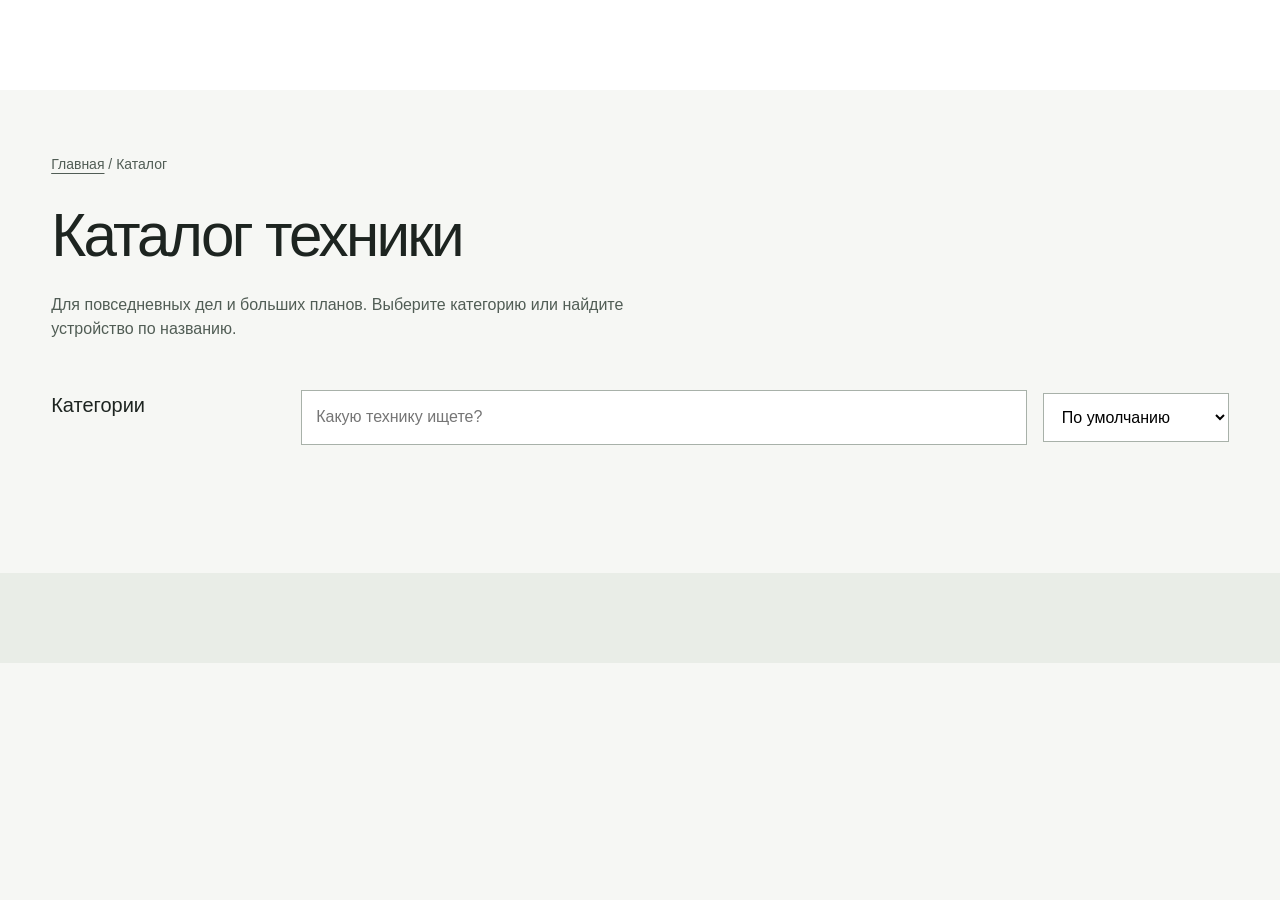
==== catalog.html @ 4e3a54b4 "Добавить четыре страницы VELORA и изображения продукции" ====
<!doctype html><html lang="ru"><head><meta charset="utf-8"><meta name="viewport" content="width=device-width,initial-scale=1"><meta name="description" content="Каталог VELORA: смартфоны, компьютеры, бытовая техника и решения для бизнеса. Поиск, категории и сортировка по цене."><title>Каталог техники — VELORA</title><link rel="icon" href="assets/favicon.svg" type="image/svg+xml"><link rel="stylesheet" href="style.css"><script src="app.js" defer></script></head><body><a class="skip" href="#main">К содержанию</a><header class="header" data-header></header><main id="main"><div class="page-intro"><div class="breadcrumb"><a href="index.html">Главная</a> / Каталог</div><h1>Каталог техники</h1><p>Для повседневных дел и больших планов. Выберите категорию или найдите устройство по названию.</p></div><div class="catalog-layout"><aside aria-label="Категории товаров"><p class="filter-title">Категории</p><div class="filter-categories" id="categories"></div></aside><div><div class="catalog-tools"><label class="search-box"><span class="sr-only">Поиск по каталогу</span><input type="search" id="search" placeholder="Какую технику ищете?" autocomplete="off"></label><label class="sort-box"><span class="sr-only">Сортировка</span><select id="sort"><option value="default">По умолчанию</option><option value="price-asc">Сначала дешевле</option><option value="price-desc">Сначала дороже</option><option value="name">По названию</option></select></label></div><p class="result-count" id="result-count" aria-live="polite"></p><div class="products" id="products"></div><noscript><p>Для поиска и корзины включите JavaScript. <a href="product.html">Посмотреть смартфон VELORA One S</a>.</p></noscript></div></div></main><footer class="footer" data-footer></footer><div data-cart></div><div class="toast" role="status" aria-live="polite"></div></body></html>
---- style.css ----
:root{--bg:#f6f7f4;--paper:#fff;--ink:#1d2420;--muted:#515d55;--surface:#e9ede7;--accent:#294b3c;--mint:#dce6d8;--gap:clamp(20px,4vw,64px);--head:clamp(30px,3.1vw,46px);--display:clamp(40px,4.7vw,72px)}
*{box-sizing:border-box}html{scroll-behavior:smooth}body{margin:0;background:var(--bg);color:var(--ink);font:16px/1.55 Arial,Helvetica,sans-serif}button,input,select{font:inherit}a{color:inherit;text-decoration:none}button{cursor:pointer}img{display:block;max-width:100%;object-fit:cover}h1,h2,h3,p{margin:0}h1,h2,h3{line-height:1.08;letter-spacing:-.045em;text-wrap:balance;font-weight:500}h1{font-size:var(--display)}h2{font-size:var(--head)}h3{font-size:24px}p{text-wrap:pretty}a:focus-visible,button:focus-visible,input:focus-visible,select:focus-visible{outline:3px solid #43816b;outline-offset:5px}.skip{position:absolute;top:-100px;left:20px;background:var(--ink);color:var(--paper);padding:12px;z-index:100}.skip:focus{top:12px}.wrap{padding-inline:var(--gap)}.header{height:90px;display:flex;align-items:center;justify-content:space-between;gap:24px;padding-inline:var(--gap);background:var(--paper)}.wordmark{font-size:29px;font-weight:800;letter-spacing:-.07em}.nav{display:flex;align-items:center;gap:32px}.nav a{padding:8px 0}.nav a[aria-current=page]{color:var(--accent);text-decoration:underline;text-underline-offset:8px;text-decoration-thickness:2px}.cart-open{border:0;background:var(--surface);padding:12px 18px;display:flex;gap:14px;align-items:center}.cart-count{background:var(--ink);color:var(--paper);min-width:23px;height:23px;display:grid;place-items:center;font-size:13px;border-radius:50%}.menu-toggle{display:none;border:0;padding:12px;background:var(--surface)}.button{display:inline-flex;align-items:center;justify-content:center;gap:20px;padding:17px 25px;background:var(--accent);color:var(--paper);border:0;min-height:54px;font-weight:500}.button.secondary{background:var(--surface);color:var(--ink)}.text-link{text-decoration:underline;text-underline-offset:6px}.button,.cart-open,.nav a,.category,.product-card img{transition:transform .2s ease,background-color .2s ease}.button:hover,.cart-open:hover{transform:translateY(-2px)}.button:active{transform:translateY(1px)}.nav a:hover,.text-link:hover{color:var(--accent)}
.hero{display:grid;grid-template-columns:1fr 1fr;min-height:680px}.hero-copy{padding:clamp(48px,7vw,100px) var(--gap) 48px;display:flex;flex-direction:column;justify-content:center;background:var(--mint)}.hero-copy h1{max-width:10ch}.hero-copy p{font-size:20px;max-width:36ch;margin-top:36px}.hero-copy .button{align-self:flex-start;margin-top:36px}.hero-bottom{margin-top:72px;display:flex;justify-content:space-between;gap:20px;font-size:14px}.hero-media{position:relative;background:var(--surface);overflow:hidden}.hero-media img{width:100%;height:100%;position:absolute;object-fit:cover;animation:hero-drift 16s ease-in-out infinite alternate}.hero-caption{position:absolute;bottom:32px;left:32px;background:var(--paper);padding:12px 18px;font-size:14px}.section{margin-top:130px;margin-bottom:130px}.section-heading{display:flex;align-items:flex-end;justify-content:space-between;gap:30px;margin-bottom:44px}.section-heading p{max-width:38ch;color:var(--muted)}.spaces{display:grid;grid-template-columns:1fr 1fr;background:var(--surface)}.spaces-visual{position:sticky;top:0;height:100svh;min-height:600px}.spaces-visual img{width:100%;height:100%;object-fit:cover}.space-story{min-height:80svh;padding:70px var(--gap);display:flex;flex-direction:column;justify-content:center}.space-story h3{font-size:var(--head);max-width:13ch}.space-story p{margin-top:30px;max-width:40ch}.space-story ul{padding:0;list-style:none;display:flex;flex-wrap:wrap;gap:12px 22px;margin:30px 0}.space-story .button{align-self:flex-start}.inline-scene{width:100%;aspect-ratio:1.35;object-fit:cover;margin-top:34px}.space-story:nth-child(2){background:var(--mint)}.category-list{display:grid;grid-template-columns:1fr 1fr;gap:0 60px}.category{display:flex;justify-content:space-between;align-items:center;padding:25px 0;gap:20px}.category:hover{transform:translateX(6px)}.category strong{font-size:24px;font-weight:500}.category span{font-size:14px;color:var(--muted)}.brand-note{display:grid;grid-template-columns:1fr 1fr;background:var(--ink);color:var(--paper)}.brand-note>div{padding:var(--gap);display:flex;flex-direction:column;justify-content:center;gap:32px}.brand-note img{height:100%;width:100%;min-height:430px}.brand-note p{max-width:43ch}.footer{padding:64px var(--gap) 26px;background:var(--surface)}.footer-top{display:grid;grid-template-columns:1.5fr 1fr 1fr;gap:40px}.footer-top p{max-width:34ch;margin-top:24px;color:var(--muted)}.footer-links{display:flex;flex-direction:column;gap:12px}.footer-bottom{display:flex;justify-content:space-between;gap:24px;flex-wrap:wrap;margin-top:64px;font-size:14px;color:var(--muted)}
.page-intro{padding:64px var(--gap) 48px}.page-intro p{margin-top:24px;max-width:65ch;color:var(--muted)}.breadcrumb{font-size:14px;color:var(--muted);margin-bottom:28px}.breadcrumb a{text-decoration:underline;text-underline-offset:4px}.catalog-layout{display:grid;grid-template-columns:210px minmax(0,1fr);gap:40px;padding:0 var(--gap) 100px}.filter-title{font-size:20px;margin-bottom:18px}.filter-categories{display:flex;flex-direction:column;gap:8px}.filter-categories button{border:0;background:none;text-align:left;padding:12px 14px;color:var(--ink)}.filter-categories button[aria-pressed=true]{background:var(--accent);color:var(--paper)}.filter-categories button:hover{background:var(--surface)}.filter-categories button[aria-pressed=true]:hover{background:var(--accent)}.catalog-tools{display:flex;gap:16px;align-items:center;justify-content:space-between;flex-wrap:wrap;margin-bottom:28px}.search-box{flex:1;min-width:190px}.search-box input{width:100%;background:var(--paper);border:1px solid #a8b1a9;padding:14px}.sort-box select{background:var(--paper);border:1px solid #a8b1a9;padding:14px;max-width:100%}.result-count{color:var(--muted);font-size:14px;margin-bottom:20px}.products{display:grid;grid-template-columns:repeat(3,minmax(0,1fr));gap:40px 24px}.product-card{min-width:0}.product-visual{display:block;overflow:hidden;background:var(--surface)}.product-card img{width:100%;aspect-ratio:1;object-fit:contain}.product-visual:hover img{transform:scale(1.035)}.product-card h2{font-size:24px;line-height:1.2;letter-spacing:-.025em;margin-top:20px}.product-card p{margin:10px 0;color:var(--muted);font-size:14px}.price{font-size:20px;font-variant-numeric:tabular-nums}.product-actions{margin-top:18px;display:flex;justify-content:space-between;align-items:center;gap:8px}.add-small{background:var(--accent);color:var(--paper);border:0;padding:11px 14px}.empty-state{padding:50px 20px;background:var(--surface);text-align:center;grid-column:1/-1}.empty-state p{margin-top:16px}.sr-only{position:absolute;width:1px;height:1px;padding:0;margin:-1px;overflow:hidden;clip:rect(0,0,0,0);white-space:nowrap;border:0}.product-main{display:grid;grid-template-columns:1.1fr 1fr;gap:60px;margin:0 var(--gap) 80px}.detail-image{width:100%;aspect-ratio:1;object-fit:contain;background:var(--surface)}.product-info{padding-block:20px}.product-info h1{font-size:var(--head)}.product-info .description{margin:28px 0;color:var(--muted);font-size:20px}.detail-price{font-size:32px;margin:32px 0}.color-options{display:flex;gap:14px;margin-top:16px}.swatch{width:38px;height:38px;border:3px solid var(--paper);outline:2px solid transparent;border-radius:50%}.swatch[aria-pressed=true]{outline-color:var(--ink)}.color-sage{background:#a6b49f}.color-graphite{background:#414744}.detail-add{width:100%;margin-top:32px}.service-note{font-size:14px;color:var(--muted);margin-top:22px}.specs{max-width:1000px;margin:0 auto 100px;padding:0 var(--gap)}.specs h2{margin-bottom:32px}.specs dl{display:grid;grid-template-columns:1fr 1fr;margin:0}.specs dt,.specs dd{padding:18px 16px;margin:0}.specs dt:nth-of-type(odd),.specs dd:nth-of-type(odd){background:var(--surface)}.about-intro{display:grid;grid-template-columns:1fr 1fr;gap:60px;align-items:center}.about-intro img{width:100%;aspect-ratio:1;object-fit:cover}.about-intro p{margin-top:30px;max-width:45ch;font-size:20px}.about-intro h1{font-size:var(--head)}.about-directions{display:grid;grid-template-columns:1fr 1fr;gap:60px}.about-directions p{margin-top:24px;max-width:48ch}.support{background:var(--mint);padding:var(--gap)}.support details{padding-block:22px}.support summary{cursor:pointer;font-size:20px}.support details p{margin-top:18px;max-width:70ch}.support h2{margin-bottom:24px}
dialog{border:0;padding:0;background:var(--paper);color:var(--ink);width:min(620px,calc(100% - 32px));max-height:85svh}dialog::backdrop{background:#17231c99}.cart-inner{padding:32px}.cart-title{display:flex;align-items:center;justify-content:space-between;gap:20px;margin-bottom:30px}.cart-title h2{font-size:32px}.close-dialog{border:0;background:var(--surface);padding:8px 14px;font-size:24px}.cart-row{display:grid;grid-template-columns:80px 1fr auto;gap:18px;align-items:center;margin:24px 0}.cart-row img{width:80px;height:80px;object-fit:contain;background:var(--surface)}.cart-row h3{font-size:20px;letter-spacing:-.02em}.cart-row p{font-size:14px}.quantity{display:flex;align-items:center;gap:14px;margin-top:10px}.quantity button{border:0;background:var(--surface);width:30px;height:30px}.quantity button:disabled{opacity:.4;cursor:default}.remove-item{border:0;background:none;text-decoration:underline;font-size:14px;padding:6px 0}.cart-total{font-size:24px;margin:30px 0}.cart-empty{padding:40px 0}.cart-notice{font-size:14px;color:var(--muted);margin:20px 0}.toast{position:fixed;bottom:24px;left:50%;transform:translateX(-50%);background:var(--ink);color:var(--paper);padding:16px 24px;z-index:20;max-width:calc(100% - 32px);width:max-content}.toast:empty{display:none}.reveal{animation:enter .65s both}.space-story>*{animation:enter .7s both}.space-story>*:nth-child(2){animation-delay:.08s}.space-story>*:nth-child(3){animation-delay:.16s}@supports(animation-timeline:view()){.space-story>*,.category,.section-heading>*{animation:enter both;animation-timeline:view();animation-range:entry 0% entry 65%}}@keyframes enter{from{opacity:.25;transform:translateY(22px)}to{opacity:1;transform:none}}@keyframes hero-drift{from{transform:scale(1)}to{transform:scale(1.045)}}
@media(min-width:1550px){body{max-width:1800px;margin:auto}.hero{min-height:760px}}@media(max-width:1000px){.header{height:80px}.nav{gap:20px}.hero{min-height:560px}.hero-copy{padding-top:50px}.hero-bottom{margin-top:40px}.products{grid-template-columns:repeat(2,minmax(0,1fr))}.catalog-layout{grid-template-columns:180px minmax(0,1fr);gap:25px}.product-main{gap:32px}.spaces-visual{min-height:500px}.footer-top{grid-template-columns:1fr 1fr}.footer-top>div:first-child{grid-column:1/-1}}
@media(max-width:700px){:root{--gap:20px;--display:46px;--head:34px}.header{height:76px;gap:12px;position:relative;z-index:10}.wordmark{font-size:26px}.menu-toggle{display:block;margin-left:auto}.cart-open{padding:10px 12px;gap:8px}.cart-label{display:none}.nav{display:none;position:absolute;top:76px;left:0;right:0;background:var(--paper);padding:24px var(--gap);flex-direction:column;align-items:flex-start}.nav.open{display:flex}.hero{display:flex;flex-direction:column;min-height:0}.hero-media{height:420px;order:-1}.hero-copy{padding:38px var(--gap)}.hero-copy h1{max-width:12ch}.hero-copy p{font-size:18px;margin-top:28px}.hero-copy .button{width:100%;margin-top:28px}.hero-caption{left:20px;bottom:20px}.hero-bottom{margin-top:32px;font-size:13px}.section{margin-block:75px}.section-heading{align-items:flex-start;flex-direction:column;gap:24px;margin-bottom:30px}.spaces{display:block}.spaces-visual{position:relative;min-height:0;height:380px}.space-story{min-height:0;padding:42px var(--gap)}.space-story h3{max-width:100%}.space-story p{margin-top:22px}.category-list{grid-template-columns:1fr}.category strong{font-size:22px}.brand-note{grid-template-columns:1fr}.brand-note img{min-height:0;aspect-ratio:1.25;order:-1}.brand-note>div{padding:36px var(--gap)}.footer{padding-top:44px}.footer-top{gap:32px 20px}.footer-bottom{margin-top:40px;gap:12px}.page-intro{padding-top:42px}.page-intro h1{font-size:40px}.catalog-layout{display:block;padding-bottom:65px}.filter-categories{flex-direction:row;overflow-x:auto;padding-bottom:14px;margin-bottom:20px;gap:6px}.filter-categories button{white-space:nowrap;padding:10px 14px}.filter-title{display:none}.catalog-tools{align-items:stretch;gap:12px}.search-box{flex-basis:100%}.sort-box,.sort-box select{width:100%}.products{gap:32px 14px}.product-card h2{font-size:20px}.product-actions{flex-direction:column;align-items:flex-start;gap:12px}.add-small{width:100%}.product-main{grid-template-columns:1fr;gap:22px;margin-bottom:50px}.product-info{padding:0}.product-info .description{font-size:18px}.specs{margin-bottom:65px}.specs dt,.specs dd{padding:14px 10px;font-size:14px}.about-intro,.about-directions{grid-template-columns:1fr;gap:36px}.about-intro img{order:-1}.about-intro p{font-size:18px}.support{padding:28px 20px}.cart-inner{padding:24px 20px}.cart-row{grid-template-columns:62px 1fr;gap:14px}.cart-row img{width:62px;height:70px}.cart-row>div:last-child{grid-column:2}.cart-title h2{font-size:28px}}
@media(prefers-reduced-motion:reduce){html{scroll-behavior:auto}*,*::before,*::after{animation:none!important;transition:none!important}}
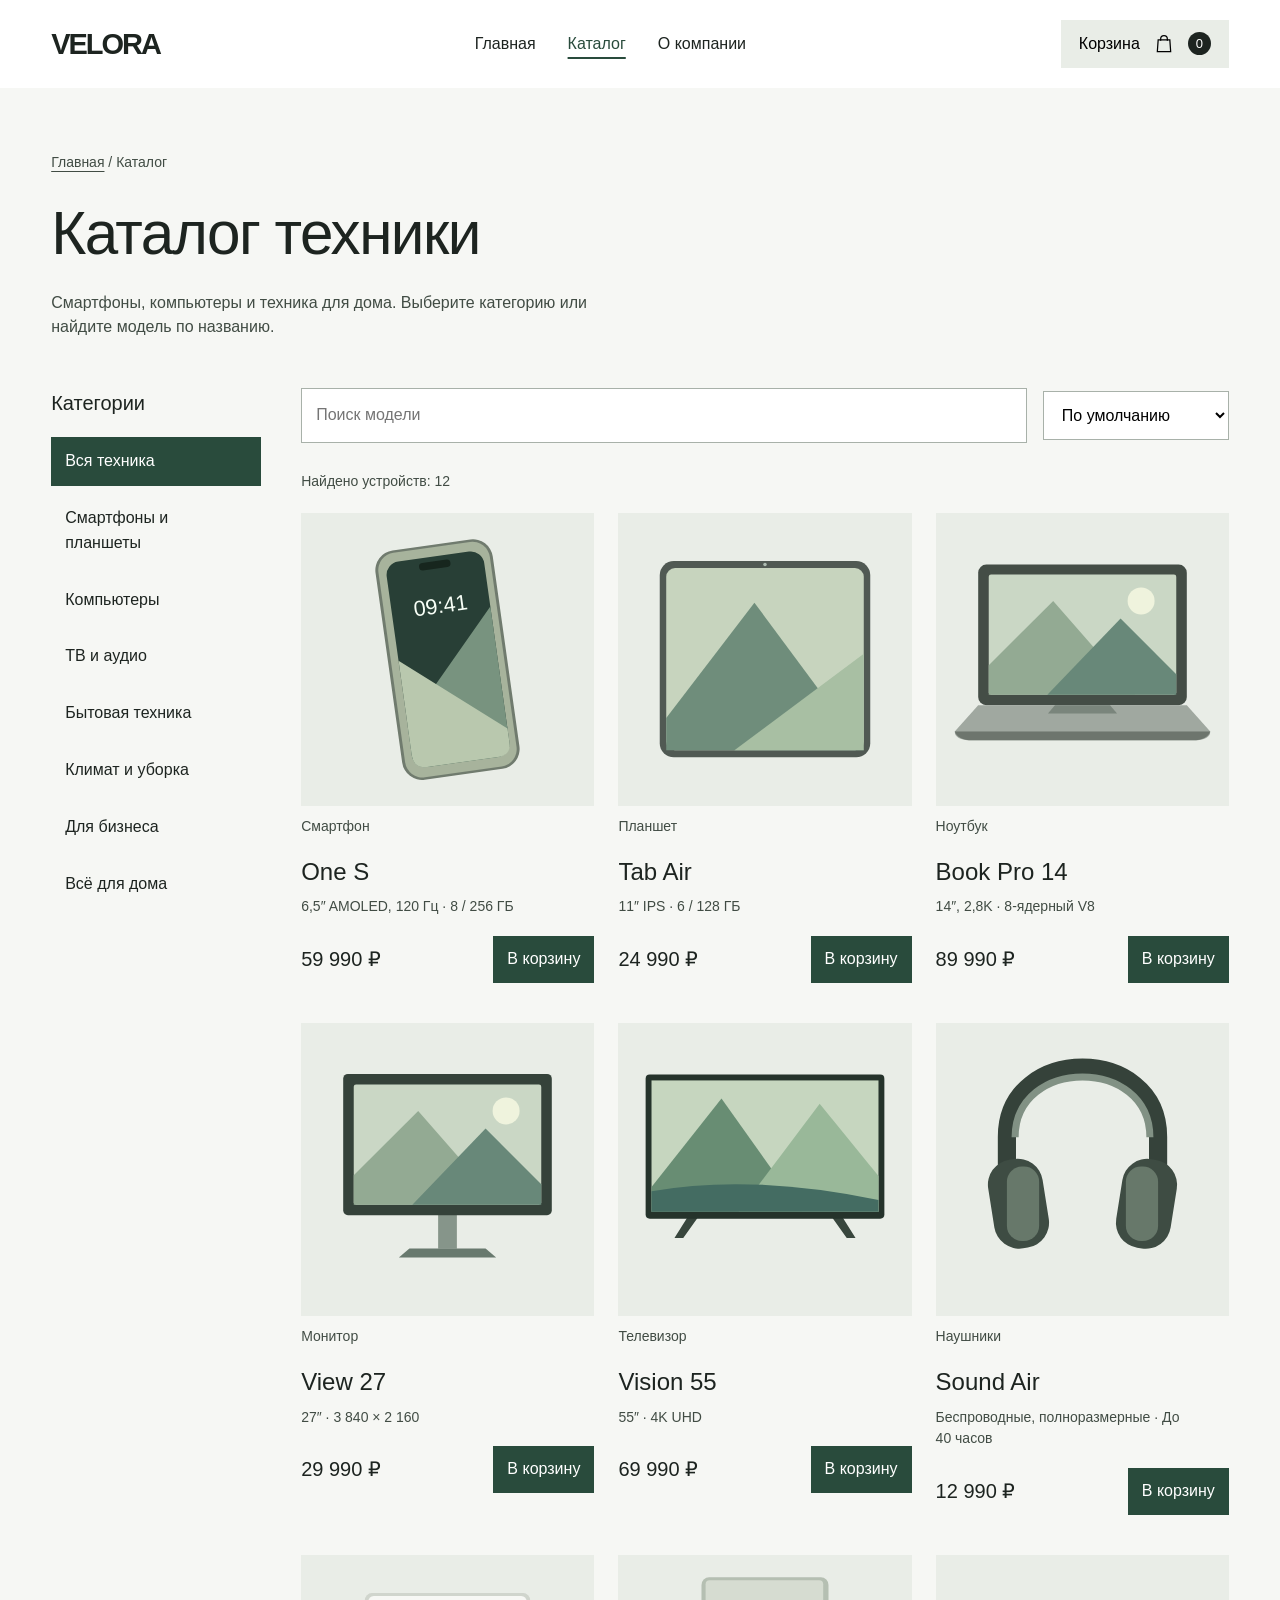
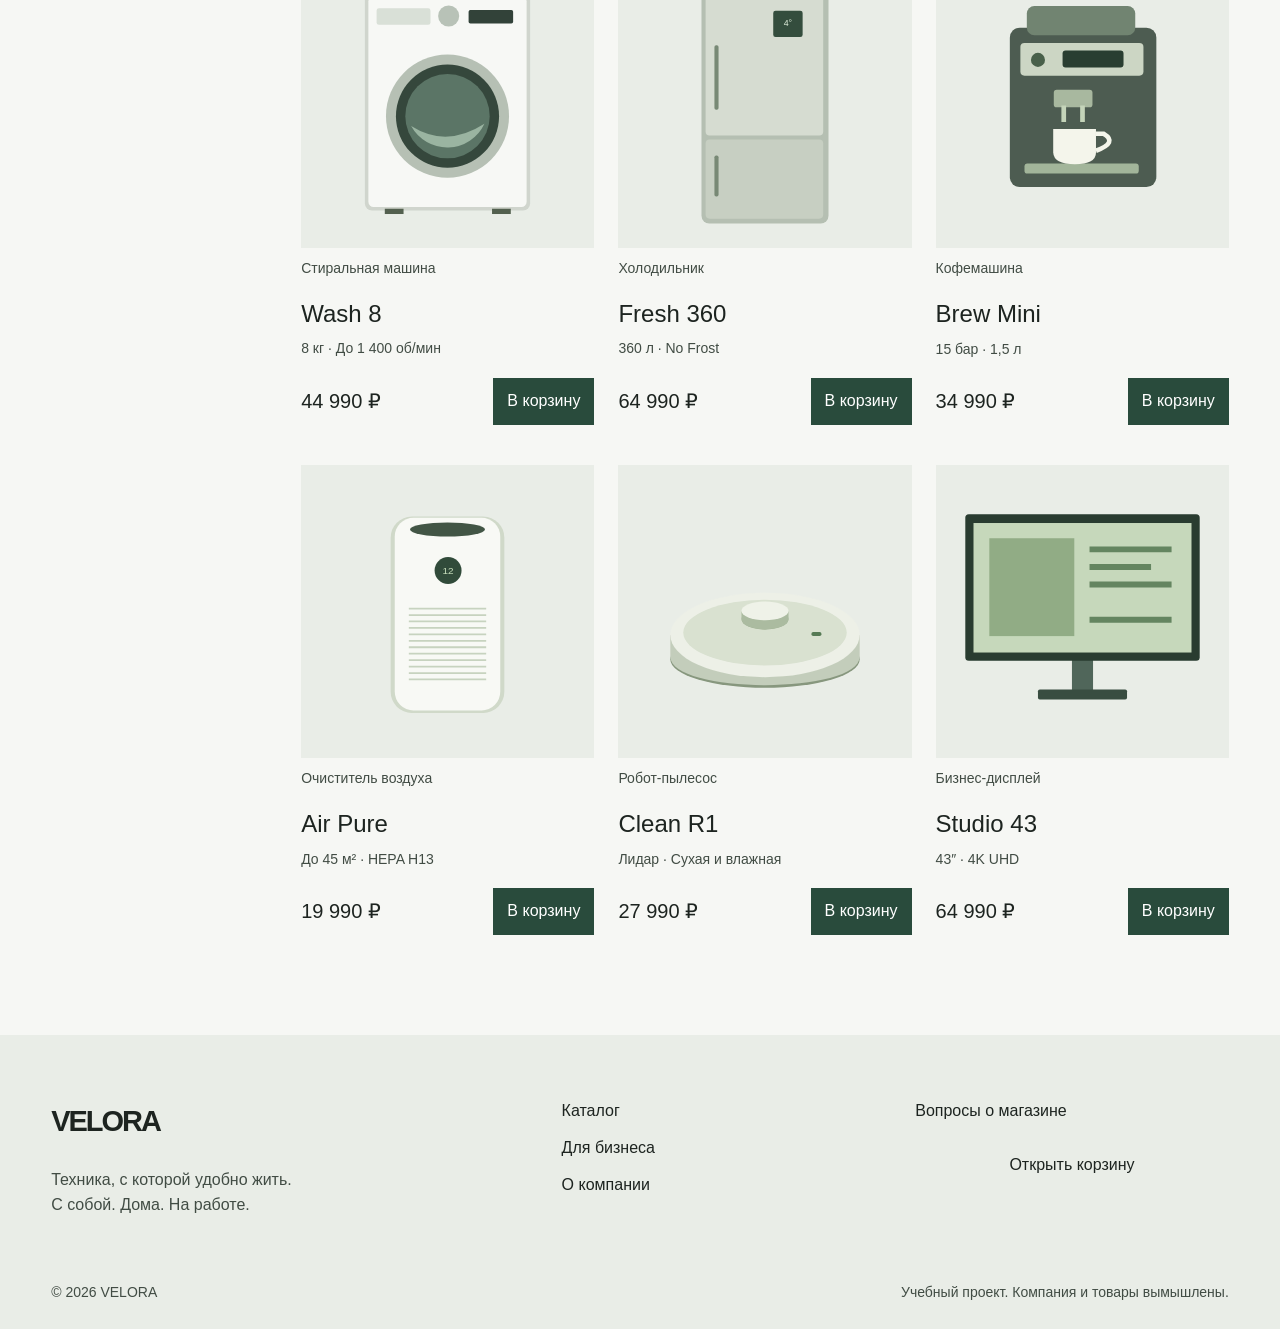
==== commit 0e8e4c6f: "Отполировать оформление VELORA по unslop" ====
--- a/catalog.html
+++ b/catalog.html
@@ -1 +1 @@
-<!doctype html><html lang="ru"><head><meta charset="utf-8"><meta name="viewport" content="width=device-width,initial-scale=1"><meta name="description" content="Каталог VELORA: смартфоны, компьютеры, бытовая техника и решения для бизнеса. Поиск, категории и сортировка по цене."><title>Каталог техники — VELORA</title><link rel="icon" href="assets/favicon.svg" type="image/svg+xml"><link rel="stylesheet" href="style.css"><script src="app.js" defer></script></head><body><a class="skip" href="#main">К содержанию</a><header class="header" data-header></header><main id="main"><div class="page-intro"><div class="breadcrumb"><a href="index.html">Главная</a> / Каталог</div><h1>Каталог техники</h1><p>Для повседневных дел и больших планов. Выберите категорию или найдите устройство по названию.</p></div><div class="catalog-layout"><aside aria-label="Категории товаров"><p class="filter-title">Категории</p><div class="filter-categories" id="categories"></div></aside><div><div class="catalog-tools"><label class="search-box"><span class="sr-only">Поиск по каталогу</span><input type="search" id="search" placeholder="Какую технику ищете?" autocomplete="off"></label><label class="sort-box"><span class="sr-only">Сортировка</span><select id="sort"><option value="default">По умолчанию</option><option value="price-asc">Сначала дешевле</option><option value="price-desc">Сначала дороже</option><option value="name">По названию</option></select></label></div><p class="result-count" id="result-count" aria-live="polite"></p><div class="products" id="products"></div><noscript><p>Для поиска и корзины включите JavaScript. <a href="product.html">Посмотреть смартфон VELORA One S</a>.</p></noscript></div></div></main><footer class="footer" data-footer></footer><div data-cart></div><div class="toast" role="status" aria-live="polite"></div></body></html>
+<!doctype html><html lang="ru"><head><meta charset="utf-8"><meta name="viewport" content="width=device-width,initial-scale=1"><meta name="description" content="Каталог VELORA: смартфоны, компьютеры, бытовая техника и решения для бизнеса. Поиск, категории и сортировка по цене."><title>Каталог техники — VELORA</title><link rel="icon" href="assets/favicon.svg" type="image/svg+xml"><link rel="stylesheet" href="style.css"><script src="app.js" defer></script></head><body><a class="skip" href="#main">К содержанию</a><header class="header" data-header></header><main id="main"><div class="page-intro"><div class="breadcrumb"><a href="index.html">Главная</a> / Каталог</div><h1>Каталог техники</h1><p>Смартфоны, компьютеры и техника для дома. Выберите категорию или найдите модель по названию.</p></div><div class="catalog-layout"><aside aria-label="Категории товаров"><p class="filter-title">Категории</p><div class="filter-categories" id="categories"></div></aside><div><div class="catalog-tools"><label class="search-box"><span class="sr-only">Поиск по каталогу</span><input type="search" id="search" placeholder="Поиск модели" autocomplete="off"></label><label class="sort-box"><span class="sr-only">Сортировка</span><select id="sort"><option value="default">По умолчанию</option><option value="price-asc">Сначала дешевле</option><option value="price-desc">Сначала дороже</option><option value="name">По названию</option></select></label></div><p class="result-count" id="result-count" aria-live="polite"></p><div class="products" id="products"></div><noscript><p>Для поиска и корзины включите JavaScript. <a href="product.html">Посмотреть смартфон VELORA One S</a>.</p></noscript></div></div></main><footer class="footer" data-footer></footer><div data-cart></div><div class="toast" role="status" aria-live="polite"></div></body></html>
--- a/style.css
+++ b/style.css
@@ -1,8 +1,9 @@
-:root{--bg:#f6f7f4;--paper:#fff;--ink:#1d2420;--muted:#515d55;--surface:#e9ede7;--accent:#294b3c;--mint:#dce6d8;--gap:clamp(20px,4vw,64px);--head:clamp(30px,3.1vw,46px);--display:clamp(40px,4.7vw,72px)}
-*{box-sizing:border-box}html{scroll-behavior:smooth}body{margin:0;background:var(--bg);color:var(--ink);font:16px/1.55 Arial,Helvetica,sans-serif}button,input,select{font:inherit}a{color:inherit;text-decoration:none}button{cursor:pointer}img{display:block;max-width:100%;object-fit:cover}h1,h2,h3,p{margin:0}h1,h2,h3{line-height:1.08;letter-spacing:-.045em;text-wrap:balance;font-weight:500}h1{font-size:var(--display)}h2{font-size:var(--head)}h3{font-size:24px}p{text-wrap:pretty}a:focus-visible,button:focus-visible,input:focus-visible,select:focus-visible{outline:3px solid #43816b;outline-offset:5px}.skip{position:absolute;top:-100px;left:20px;background:var(--ink);color:var(--paper);padding:12px;z-index:100}.skip:focus{top:12px}.wrap{padding-inline:var(--gap)}.header{height:90px;display:flex;align-items:center;justify-content:space-between;gap:24px;padding-inline:var(--gap);background:var(--paper)}.wordmark{font-size:29px;font-weight:800;letter-spacing:-.07em}.nav{display:flex;align-items:center;gap:32px}.nav a{padding:8px 0}.nav a[aria-current=page]{color:var(--accent);text-decoration:underline;text-underline-offset:8px;text-decoration-thickness:2px}.cart-open{border:0;background:var(--surface);padding:12px 18px;display:flex;gap:14px;align-items:center}.cart-count{background:var(--ink);color:var(--paper);min-width:23px;height:23px;display:grid;place-items:center;font-size:13px;border-radius:50%}.menu-toggle{display:none;border:0;padding:12px;background:var(--surface)}.button{display:inline-flex;align-items:center;justify-content:center;gap:20px;padding:17px 25px;background:var(--accent);color:var(--paper);border:0;min-height:54px;font-weight:500}.button.secondary{background:var(--surface);color:var(--ink)}.text-link{text-decoration:underline;text-underline-offset:6px}.button,.cart-open,.nav a,.category,.product-card img{transition:transform .2s ease,background-color .2s ease}.button:hover,.cart-open:hover{transform:translateY(-2px)}.button:active{transform:translateY(1px)}.nav a:hover,.text-link:hover{color:var(--accent)}
-.hero{display:grid;grid-template-columns:1fr 1fr;min-height:680px}.hero-copy{padding:clamp(48px,7vw,100px) var(--gap) 48px;display:flex;flex-direction:column;justify-content:center;background:var(--mint)}.hero-copy h1{max-width:10ch}.hero-copy p{font-size:20px;max-width:36ch;margin-top:36px}.hero-copy .button{align-self:flex-start;margin-top:36px}.hero-bottom{margin-top:72px;display:flex;justify-content:space-between;gap:20px;font-size:14px}.hero-media{position:relative;background:var(--surface);overflow:hidden}.hero-media img{width:100%;height:100%;position:absolute;object-fit:cover;animation:hero-drift 16s ease-in-out infinite alternate}.hero-caption{position:absolute;bottom:32px;left:32px;background:var(--paper);padding:12px 18px;font-size:14px}.section{margin-top:130px;margin-bottom:130px}.section-heading{display:flex;align-items:flex-end;justify-content:space-between;gap:30px;margin-bottom:44px}.section-heading p{max-width:38ch;color:var(--muted)}.spaces{display:grid;grid-template-columns:1fr 1fr;background:var(--surface)}.spaces-visual{position:sticky;top:0;height:100svh;min-height:600px}.spaces-visual img{width:100%;height:100%;object-fit:cover}.space-story{min-height:80svh;padding:70px var(--gap);display:flex;flex-direction:column;justify-content:center}.space-story h3{font-size:var(--head);max-width:13ch}.space-story p{margin-top:30px;max-width:40ch}.space-story ul{padding:0;list-style:none;display:flex;flex-wrap:wrap;gap:12px 22px;margin:30px 0}.space-story .button{align-self:flex-start}.inline-scene{width:100%;aspect-ratio:1.35;object-fit:cover;margin-top:34px}.space-story:nth-child(2){background:var(--mint)}.category-list{display:grid;grid-template-columns:1fr 1fr;gap:0 60px}.category{display:flex;justify-content:space-between;align-items:center;padding:25px 0;gap:20px}.category:hover{transform:translateX(6px)}.category strong{font-size:24px;font-weight:500}.category span{font-size:14px;color:var(--muted)}.brand-note{display:grid;grid-template-columns:1fr 1fr;background:var(--ink);color:var(--paper)}.brand-note>div{padding:var(--gap);display:flex;flex-direction:column;justify-content:center;gap:32px}.brand-note img{height:100%;width:100%;min-height:430px}.brand-note p{max-width:43ch}.footer{padding:64px var(--gap) 26px;background:var(--surface)}.footer-top{display:grid;grid-template-columns:1.5fr 1fr 1fr;gap:40px}.footer-top p{max-width:34ch;margin-top:24px;color:var(--muted)}.footer-links{display:flex;flex-direction:column;gap:12px}.footer-bottom{display:flex;justify-content:space-between;gap:24px;flex-wrap:wrap;margin-top:64px;font-size:14px;color:var(--muted)}
-.page-intro{padding:64px var(--gap) 48px}.page-intro p{margin-top:24px;max-width:65ch;color:var(--muted)}.breadcrumb{font-size:14px;color:var(--muted);margin-bottom:28px}.breadcrumb a{text-decoration:underline;text-underline-offset:4px}.catalog-layout{display:grid;grid-template-columns:210px minmax(0,1fr);gap:40px;padding:0 var(--gap) 100px}.filter-title{font-size:20px;margin-bottom:18px}.filter-categories{display:flex;flex-direction:column;gap:8px}.filter-categories button{border:0;background:none;text-align:left;padding:12px 14px;color:var(--ink)}.filter-categories button[aria-pressed=true]{background:var(--accent);color:var(--paper)}.filter-categories button:hover{background:var(--surface)}.filter-categories button[aria-pressed=true]:hover{background:var(--accent)}.catalog-tools{display:flex;gap:16px;align-items:center;justify-content:space-between;flex-wrap:wrap;margin-bottom:28px}.search-box{flex:1;min-width:190px}.search-box input{width:100%;background:var(--paper);border:1px solid #a8b1a9;padding:14px}.sort-box select{background:var(--paper);border:1px solid #a8b1a9;padding:14px;max-width:100%}.result-count{color:var(--muted);font-size:14px;margin-bottom:20px}.products{display:grid;grid-template-columns:repeat(3,minmax(0,1fr));gap:40px 24px}.product-card{min-width:0}.product-visual{display:block;overflow:hidden;background:var(--surface)}.product-card img{width:100%;aspect-ratio:1;object-fit:contain}.product-visual:hover img{transform:scale(1.035)}.product-card h2{font-size:24px;line-height:1.2;letter-spacing:-.025em;margin-top:20px}.product-card p{margin:10px 0;color:var(--muted);font-size:14px}.price{font-size:20px;font-variant-numeric:tabular-nums}.product-actions{margin-top:18px;display:flex;justify-content:space-between;align-items:center;gap:8px}.add-small{background:var(--accent);color:var(--paper);border:0;padding:11px 14px}.empty-state{padding:50px 20px;background:var(--surface);text-align:center;grid-column:1/-1}.empty-state p{margin-top:16px}.sr-only{position:absolute;width:1px;height:1px;padding:0;margin:-1px;overflow:hidden;clip:rect(0,0,0,0);white-space:nowrap;border:0}.product-main{display:grid;grid-template-columns:1.1fr 1fr;gap:60px;margin:0 var(--gap) 80px}.detail-image{width:100%;aspect-ratio:1;object-fit:contain;background:var(--surface)}.product-info{padding-block:20px}.product-info h1{font-size:var(--head)}.product-info .description{margin:28px 0;color:var(--muted);font-size:20px}.detail-price{font-size:32px;margin:32px 0}.color-options{display:flex;gap:14px;margin-top:16px}.swatch{width:38px;height:38px;border:3px solid var(--paper);outline:2px solid transparent;border-radius:50%}.swatch[aria-pressed=true]{outline-color:var(--ink)}.color-sage{background:#a6b49f}.color-graphite{background:#414744}.detail-add{width:100%;margin-top:32px}.service-note{font-size:14px;color:var(--muted);margin-top:22px}.specs{max-width:1000px;margin:0 auto 100px;padding:0 var(--gap)}.specs h2{margin-bottom:32px}.specs dl{display:grid;grid-template-columns:1fr 1fr;margin:0}.specs dt,.specs dd{padding:18px 16px;margin:0}.specs dt:nth-of-type(odd),.specs dd:nth-of-type(odd){background:var(--surface)}.about-intro{display:grid;grid-template-columns:1fr 1fr;gap:60px;align-items:center}.about-intro img{width:100%;aspect-ratio:1;object-fit:cover}.about-intro p{margin-top:30px;max-width:45ch;font-size:20px}.about-intro h1{font-size:var(--head)}.about-directions{display:grid;grid-template-columns:1fr 1fr;gap:60px}.about-directions p{margin-top:24px;max-width:48ch}.support{background:var(--mint);padding:var(--gap)}.support details{padding-block:22px}.support summary{cursor:pointer;font-size:20px}.support details p{margin-top:18px;max-width:70ch}.support h2{margin-bottom:24px}
-dialog{border:0;padding:0;background:var(--paper);color:var(--ink);width:min(620px,calc(100% - 32px));max-height:85svh}dialog::backdrop{background:#17231c99}.cart-inner{padding:32px}.cart-title{display:flex;align-items:center;justify-content:space-between;gap:20px;margin-bottom:30px}.cart-title h2{font-size:32px}.close-dialog{border:0;background:var(--surface);padding:8px 14px;font-size:24px}.cart-row{display:grid;grid-template-columns:80px 1fr auto;gap:18px;align-items:center;margin:24px 0}.cart-row img{width:80px;height:80px;object-fit:contain;background:var(--surface)}.cart-row h3{font-size:20px;letter-spacing:-.02em}.cart-row p{font-size:14px}.quantity{display:flex;align-items:center;gap:14px;margin-top:10px}.quantity button{border:0;background:var(--surface);width:30px;height:30px}.quantity button:disabled{opacity:.4;cursor:default}.remove-item{border:0;background:none;text-decoration:underline;font-size:14px;padding:6px 0}.cart-total{font-size:24px;margin:30px 0}.cart-empty{padding:40px 0}.cart-notice{font-size:14px;color:var(--muted);margin:20px 0}.toast{position:fixed;bottom:24px;left:50%;transform:translateX(-50%);background:var(--ink);color:var(--paper);padding:16px 24px;z-index:20;max-width:calc(100% - 32px);width:max-content}.toast:empty{display:none}.reveal{animation:enter .65s both}.space-story>*{animation:enter .7s both}.space-story>*:nth-child(2){animation-delay:.08s}.space-story>*:nth-child(3){animation-delay:.16s}@supports(animation-timeline:view()){.space-story>*,.category,.section-heading>*{animation:enter both;animation-timeline:view();animation-range:entry 0% entry 65%}}@keyframes enter{from{opacity:.25;transform:translateY(22px)}to{opacity:1;transform:none}}@keyframes hero-drift{from{transform:scale(1)}to{transform:scale(1.045)}}
+:root{--bg:#f6f7f4;--paper:#fff;--ink:#1d2420;--muted:#414c44;--surface:#e9ede7;--accent:#294b3c;--mint:#dce6d8;--gap:clamp(20px,4vw,64px);--head:clamp(30px,3.1vw,46px);--display:clamp(40px,4.7vw,72px)}
+*{box-sizing:border-box}html{scroll-behavior:smooth}body{margin:0;background:var(--bg);color:var(--ink);font:16px/1.55 Arial,Helvetica,sans-serif}button,input,select{font:inherit}a{color:inherit;text-decoration:none}button{cursor:pointer}img{display:block;max-width:100%;height:auto;object-fit:cover}h1,h2,h3,p{margin:0}h1,h2,h3{line-height:1.08;letter-spacing:-.025em;text-wrap:balance;font-weight:500}h1{font-size:var(--display)}h2{font-size:var(--head)}h3{font-size:24px}p{text-wrap:pretty}a:focus-visible,button:focus-visible,input:focus-visible,select:focus-visible{outline:3px solid #43816b;outline-offset:5px}.skip{position:absolute;top:-100px;left:20px;background:var(--ink);color:var(--paper);padding:12px;z-index:100}.skip:focus{top:12px}.wrap{padding-inline:var(--gap)}.header{height:88px;display:flex;align-items:center;justify-content:space-between;gap:24px;padding-inline:var(--gap);background:var(--paper)}.wordmark{font-size:29px;font-weight:800;letter-spacing:-.07em}.nav{display:flex;align-items:center;gap:32px}.nav a{padding:8px 0}.nav a[aria-current=page]{color:var(--accent);text-decoration:underline;text-underline-offset:8px;text-decoration-thickness:2px}.cart-open{border:0;background:var(--surface);padding:12px 18px;display:flex;gap:14px;align-items:center}.cart-count{background:var(--ink);color:var(--paper);min-width:23px;height:23px;display:grid;place-items:center;font-size:13px;border-radius:50%}.menu-toggle{display:none;border:0;padding:12px;background:var(--surface)}.button{display:inline-flex;align-items:center;justify-content:center;gap:20px;padding:17px 25px;background:var(--accent);color:var(--paper);border:0;min-height:54px;font-weight:500}.button.secondary{background:var(--surface);color:var(--ink)}.text-link{text-decoration:underline;text-underline-offset:6px}.button,.cart-open,.nav a,.category,.product-card img{transition:transform .2s ease,background-color .2s ease}.button:hover{background:#213e31}.cart-open:hover{background:#dde4da}.button:active{transform:scale(.98)}.nav a:hover,.text-link:hover{color:var(--accent)}
+.hero{display:grid;grid-template-columns:1fr 1fr;min-height:680px}.hero-copy{padding:clamp(48px,7vw,100px) var(--gap) 48px;display:flex;flex-direction:column;justify-content:center;background:var(--mint)}.hero-copy h1{max-width:none}.hero-copy p{font-size:20px;max-width:36ch;margin-top:36px}.hero-copy .button{align-self:flex-start;margin-top:36px}.hero-bottom{margin-top:72px;display:flex;justify-content:space-between;gap:20px;font-size:14px}.hero-media{position:relative;background:var(--surface);overflow:hidden}.hero-media img{width:100%;height:100%;position:absolute;object-fit:cover}.section{margin-top:128px;margin-bottom:128px}.section-heading{display:flex;align-items:flex-end;justify-content:space-between;gap:32px;margin-bottom:48px}.section-heading p{max-width:38ch;color:var(--muted)}.spaces{display:grid;grid-template-columns:1fr 1fr;background:var(--surface)}.spaces-visual{position:sticky;top:0;height:min(680px,78svh);min-height:520px}.spaces-visual img{width:100%;height:100%;object-fit:cover}.space-story{min-height:520px;padding:64px var(--gap);display:flex;flex-direction:column;justify-content:center}.space-story h3{font-size:var(--head);max-width:13ch}.space-story p{margin-top:24px;max-width:40ch}.space-story ul{padding:0;list-style:none;display:flex;flex-wrap:wrap;gap:12px 24px;margin:24px 0}.space-story .button{align-self:flex-start}.inline-scene{width:100%;aspect-ratio:1.35;object-fit:cover;margin-top:32px}.space-story:nth-child(2){background:var(--mint)}.category-list{display:grid;grid-template-columns:1fr 1fr;gap:0 64px}.category{display:flex;justify-content:space-between;align-items:center;padding:24px 0;gap:20px}.category:hover{color:var(--accent)}.category strong{font-size:24px;font-weight:500}.category span{font-size:14px;color:var(--muted)}.brand-note{display:grid;grid-template-columns:1fr 1fr;background:var(--ink);color:var(--paper)}.brand-note>div{padding:var(--gap);display:flex;flex-direction:column;justify-content:center;gap:32px}.brand-note img{height:100%;width:100%;min-height:430px}.brand-note p{max-width:43ch}.footer{padding:64px var(--gap) 26px;background:var(--surface)}.footer-top{display:grid;grid-template-columns:1.5fr 1fr 1fr;gap:40px}.footer-top p{max-width:34ch;margin-top:24px;color:var(--muted)}.footer-links{display:flex;flex-direction:column;gap:12px}.footer-bottom{display:flex;justify-content:space-between;gap:24px;flex-wrap:wrap;margin-top:64px;font-size:14px;color:var(--muted)}
+.page-intro{padding:64px var(--gap) 48px}.page-intro p{margin-top:24px;max-width:65ch;color:var(--muted)}.breadcrumb{font-size:14px;color:var(--muted);margin-bottom:28px}.breadcrumb a{text-decoration:underline;text-underline-offset:4px}.catalog-layout{display:grid;grid-template-columns:210px minmax(0,1fr);gap:40px;padding:0 var(--gap) 100px}.filter-title{font-size:20px;margin-bottom:18px}.filter-categories{display:flex;flex-direction:column;gap:8px}.filter-categories button{border:0;background:none;text-align:left;padding:12px 14px;color:var(--ink)}.filter-categories button[aria-pressed=true]{background:var(--accent);color:var(--paper)}.filter-categories button:hover{background:var(--surface)}.filter-categories button[aria-pressed=true]:hover{background:var(--accent)}.catalog-tools{display:flex;gap:16px;align-items:center;justify-content:space-between;flex-wrap:wrap;margin-bottom:28px}.search-box{flex:1;min-width:190px}.search-box input{width:100%;background:var(--paper);border:1px solid #a8b1a9;padding:14px}.sort-box select{background:var(--paper);border:1px solid #a8b1a9;padding:14px;max-width:100%}.result-count{color:var(--muted);font-size:14px;margin-bottom:20px}.products{display:grid;grid-template-columns:repeat(3,minmax(0,1fr));gap:40px 24px}.product-card{min-width:0}.product-visual{display:block;overflow:hidden;background:var(--surface)}.product-card img{width:100%;aspect-ratio:1;object-fit:contain}.product-visual:hover{background:#dfe6dc}.product-card h2{font-size:24px;line-height:1.2;letter-spacing:0;margin-top:20px}.product-card p{margin:10px 0;color:var(--muted);font-size:14px}.price{font-size:20px;font-variant-numeric:tabular-nums}.product-actions{margin-top:18px;display:flex;justify-content:space-between;align-items:center;gap:8px}.add-small{background:var(--accent);color:var(--paper);border:0;padding:11px 14px}.empty-state{padding:50px 20px;background:var(--surface);text-align:center;grid-column:1/-1}.empty-state p{margin-top:16px}.sr-only{position:absolute;width:1px;height:1px;padding:0;margin:-1px;overflow:hidden;clip:rect(0,0,0,0);white-space:nowrap;border:0}.product-main{display:grid;grid-template-columns:1.1fr 1fr;gap:60px;margin:0 var(--gap) 80px}.detail-image{width:100%;aspect-ratio:1;object-fit:contain;background:var(--surface)}.product-info{padding-block:20px}.product-info h1{font-size:var(--head)}.product-info .description{margin:28px 0;color:var(--muted);font-size:20px}.detail-price{font-size:32px;margin:32px 0}.color-options{display:flex;gap:14px;margin-top:16px}.swatch{width:38px;height:38px;border:3px solid var(--paper);outline:2px solid transparent;border-radius:50%}.swatch[aria-pressed=true]{outline-color:var(--ink)}.color-sage{background:#a6b49f}.color-graphite{background:#414744}.detail-add{width:100%;margin-top:32px}.service-note{font-size:14px;color:var(--muted);margin-top:22px}.specs{max-width:1000px;margin:0 auto 100px;padding:0 var(--gap)}.specs h2{margin-bottom:32px}.specs dl{display:grid;grid-template-columns:1fr 1fr;margin:0}.specs dt,.specs dd{padding:18px 16px;margin:0}.specs dt:nth-of-type(odd),.specs dd:nth-of-type(odd){background:var(--surface)}.about-intro{display:grid;grid-template-columns:1fr 1fr;gap:60px;align-items:center}.about-intro img{width:100%;aspect-ratio:1;object-fit:cover}.about-intro p{margin-top:30px;max-width:45ch;font-size:20px}.about-intro h1{font-size:var(--head)}.about-directions{display:grid;grid-template-columns:1fr 1fr;gap:60px}.about-directions p{margin-top:24px;max-width:48ch}.support{background:var(--mint);padding:var(--gap)}.support details{padding-block:22px}.support summary{cursor:pointer;font-size:20px}.support details p{margin-top:18px;max-width:70ch}.support h2{margin-bottom:24px}
+dialog{border:0;padding:0;background:var(--paper);color:var(--ink);width:min(620px,calc(100% - 32px));max-height:85svh}dialog::backdrop{background:#17231c99}.cart-inner{padding:32px}.cart-title{display:flex;align-items:center;justify-content:space-between;gap:20px;margin-bottom:30px}.cart-title h2{font-size:32px}.close-dialog{border:0;background:var(--surface);padding:8px 14px;font-size:24px}.cart-row{display:grid;grid-template-columns:80px 1fr auto;gap:18px;align-items:center;margin:24px 0}.cart-row img{width:80px;height:80px;object-fit:contain;background:var(--surface)}.cart-row h3{font-size:20px;letter-spacing:-.02em}.cart-row p{font-size:14px}.quantity{display:flex;align-items:center;gap:14px;margin-top:10px}.quantity button{border:0;background:var(--surface);width:30px;height:30px}.quantity button:disabled{opacity:.4;cursor:default}.remove-item{border:0;background:none;text-decoration:underline;font-size:14px;padding:6px 0}.cart-total{font-size:24px;margin:30px 0}.cart-empty{padding:40px 0}.cart-notice{font-size:14px;color:var(--muted);margin:20px 0}.toast{position:fixed;bottom:24px;left:50%;transform:translateX(-50%);background:var(--ink);color:var(--paper);padding:16px 24px;z-index:20;max-width:calc(100% - 32px);width:max-content}.toast:empty{display:none}.reveal{animation:enter .38s cubic-bezier(.22,1,.36,1) both}@keyframes enter{from{opacity:0;transform:translateY(8px)}to{opacity:1;transform:none}}
 @media(min-width:1550px){body{max-width:1800px;margin:auto}.hero{min-height:760px}}@media(max-width:1000px){.header{height:80px}.nav{gap:20px}.hero{min-height:560px}.hero-copy{padding-top:50px}.hero-bottom{margin-top:40px}.products{grid-template-columns:repeat(2,minmax(0,1fr))}.catalog-layout{grid-template-columns:180px minmax(0,1fr);gap:25px}.product-main{gap:32px}.spaces-visual{min-height:500px}.footer-top{grid-template-columns:1fr 1fr}.footer-top>div:first-child{grid-column:1/-1}}
-@media(max-width:700px){:root{--gap:20px;--display:46px;--head:34px}.header{height:76px;gap:12px;position:relative;z-index:10}.wordmark{font-size:26px}.menu-toggle{display:block;margin-left:auto}.cart-open{padding:10px 12px;gap:8px}.cart-label{display:none}.nav{display:none;position:absolute;top:76px;left:0;right:0;background:var(--paper);padding:24px var(--gap);flex-direction:column;align-items:flex-start}.nav.open{display:flex}.hero{display:flex;flex-direction:column;min-height:0}.hero-media{height:420px;order:-1}.hero-copy{padding:38px var(--gap)}.hero-copy h1{max-width:12ch}.hero-copy p{font-size:18px;margin-top:28px}.hero-copy .button{width:100%;margin-top:28px}.hero-caption{left:20px;bottom:20px}.hero-bottom{margin-top:32px;font-size:13px}.section{margin-block:75px}.section-heading{align-items:flex-start;flex-direction:column;gap:24px;margin-bottom:30px}.spaces{display:block}.spaces-visual{position:relative;min-height:0;height:380px}.space-story{min-height:0;padding:42px var(--gap)}.space-story h3{max-width:100%}.space-story p{margin-top:22px}.category-list{grid-template-columns:1fr}.category strong{font-size:22px}.brand-note{grid-template-columns:1fr}.brand-note img{min-height:0;aspect-ratio:1.25;order:-1}.brand-note>div{padding:36px var(--gap)}.footer{padding-top:44px}.footer-top{gap:32px 20px}.footer-bottom{margin-top:40px;gap:12px}.page-intro{padding-top:42px}.page-intro h1{font-size:40px}.catalog-layout{display:block;padding-bottom:65px}.filter-categories{flex-direction:row;overflow-x:auto;padding-bottom:14px;margin-bottom:20px;gap:6px}.filter-categories button{white-space:nowrap;padding:10px 14px}.filter-title{display:none}.catalog-tools{align-items:stretch;gap:12px}.search-box{flex-basis:100%}.sort-box,.sort-box select{width:100%}.products{gap:32px 14px}.product-card h2{font-size:20px}.product-actions{flex-direction:column;align-items:flex-start;gap:12px}.add-small{width:100%}.product-main{grid-template-columns:1fr;gap:22px;margin-bottom:50px}.product-info{padding:0}.product-info .description{font-size:18px}.specs{margin-bottom:65px}.specs dt,.specs dd{padding:14px 10px;font-size:14px}.about-intro,.about-directions{grid-template-columns:1fr;gap:36px}.about-intro img{order:-1}.about-intro p{font-size:18px}.support{padding:28px 20px}.cart-inner{padding:24px 20px}.cart-row{grid-template-columns:62px 1fr;gap:14px}.cart-row img{width:62px;height:70px}.cart-row>div:last-child{grid-column:2}.cart-title h2{font-size:28px}}
+@media(max-width:700px){:root{--gap:20px;--display:46px;--head:34px}.header{height:76px;gap:12px;position:relative;z-index:10}.wordmark{font-size:26px}.menu-toggle{display:block;margin-left:auto}.cart-open{padding:10px 12px;gap:8px}.cart-label{display:none}.nav{display:none;position:absolute;top:76px;left:0;right:0;background:var(--paper);padding:24px var(--gap);flex-direction:column;align-items:flex-start}.nav.open{display:flex}.hero{display:flex;flex-direction:column;min-height:0}.hero-media{height:420px;order:-1}.hero-copy{padding:38px var(--gap)}.hero-copy h1{max-width:none}.hero-copy p{font-size:18px;margin-top:28px}.hero-copy .button{width:100%;margin-top:28px}.hero-bottom{margin-top:32px;font-size:13px}.section{margin-block:75px}.section-heading{align-items:flex-start;flex-direction:column;gap:24px;margin-bottom:30px}.spaces{display:block}.spaces-visual{position:relative;min-height:0;height:380px}.space-story{min-height:0;padding:42px var(--gap)}.space-story h3{max-width:100%}.space-story p{margin-top:22px}.category-list{grid-template-columns:1fr}.category strong{font-size:22px}.brand-note{grid-template-columns:1fr}.brand-note img{min-height:0;aspect-ratio:1.25;order:-1}.brand-note>div{padding:36px var(--gap)}.footer{padding-top:44px}.footer-top{gap:32px 20px}.footer-bottom{margin-top:40px;gap:12px}.page-intro{padding-top:42px}.page-intro h1{font-size:40px}.catalog-layout{display:block;padding-bottom:65px}.filter-categories{flex-direction:row;overflow-x:auto;padding-bottom:14px;margin-bottom:20px;gap:6px}.filter-categories button{white-space:nowrap;padding:10px 14px}.filter-title{display:none}.catalog-tools{align-items:stretch;gap:12px}.search-box{flex-basis:100%}.sort-box,.sort-box select{width:100%}.products{gap:32px 14px}.product-card h2{font-size:20px}.product-actions{flex-direction:column;align-items:flex-start;gap:12px}.add-small{width:100%}.product-main{grid-template-columns:1fr;gap:22px;margin-bottom:50px}.product-info{padding:0}.product-info .description{font-size:18px}.specs{margin-bottom:65px}.specs dt,.specs dd{padding:14px 10px;font-size:14px}.about-intro,.about-directions{grid-template-columns:1fr;gap:36px}.about-intro img{order:-1}.about-intro p{font-size:18px}.support{padding:28px 20px}.cart-inner{padding:24px 20px}.cart-row{grid-template-columns:62px 1fr;gap:14px}.cart-row img{width:62px;height:70px}.cart-row>div:last-child{grid-column:2}.cart-title h2{font-size:28px}}
 @media(prefers-reduced-motion:reduce){html{scroll-behavior:auto}*,*::before,*::after{animation:none!important;transition:none!important}}
+.button-icon{width:18px;height:18px;flex:none}.close-dialog{display:grid;place-items:center;width:40px;height:40px;padding:0}.close-dialog svg{display:block;width:18px;height:18px}
